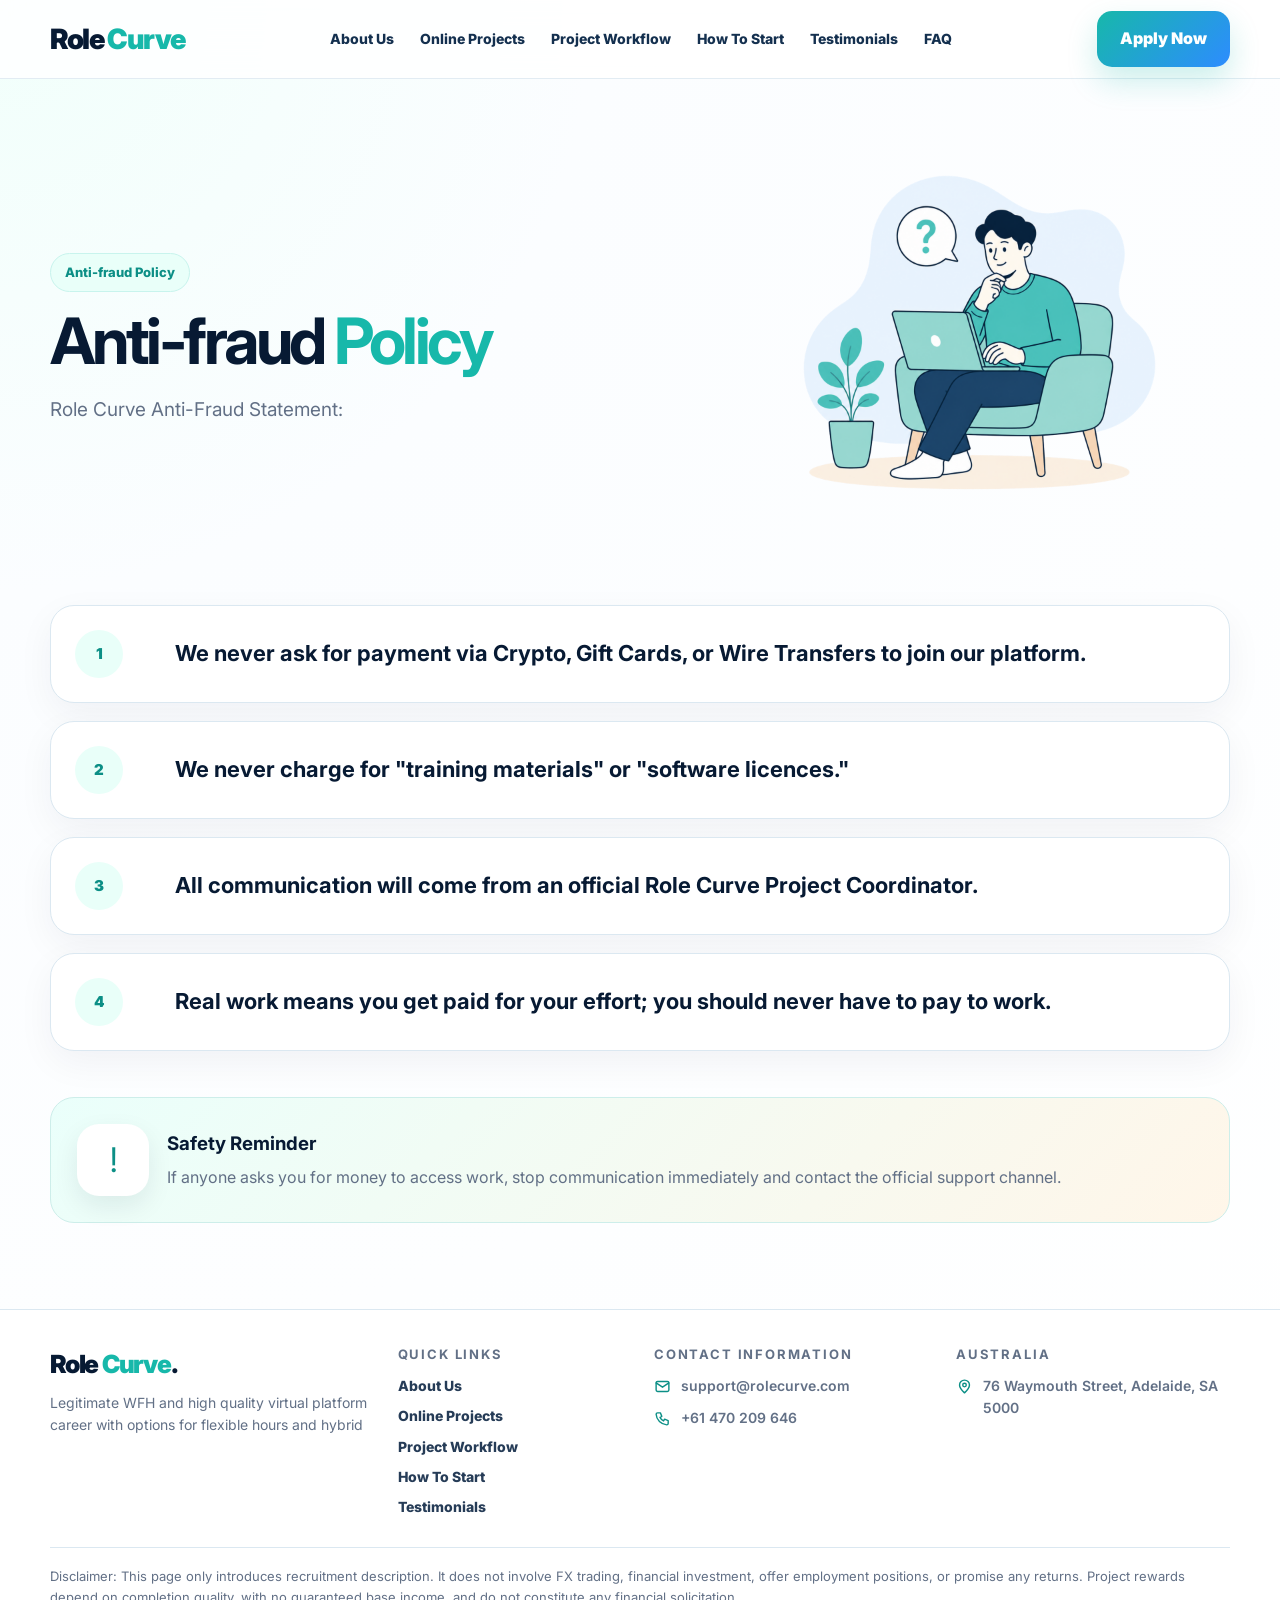
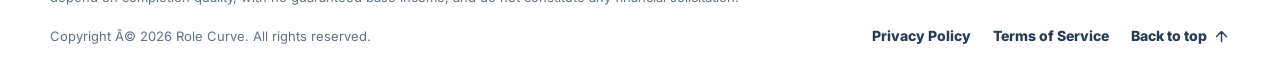
==== anti-fraud/index.html @ eb6be9de "Inject GTM-NWV5QSPG" ====
<!doctype html><html lang="en"><head><meta charset="utf-8"><meta name="viewport" content="width=device-width, initial-scale=1"><title>Anti-Fraud Policy | Role Curve</title>
<!-- Fraud Blocker Tracker -->
<script type="text/javascript">
(function () {
  var h = document.getElementsByTagName('head')[0];
  var s = document.createElement('script');
  s.async = 1;
  s.src = "https://monitor.fraudblocker.com/fbt.js?sid=oXaisTmuJAnIaT9VVb0Dq";
  h.appendChild(s);
})();
</script>
<!-- Google Tag Manager -->
<script>(function(w,d,s,l,i){w[l]=w[l]||[];w[l].push({'gtm.start':
new Date().getTime(),event:'gtm.js'});var f=d.getElementsByTagName(s)[0],
j=d.createElement(s),dl=l!='dataLayer'?'&l='+l:'';j.async=true;j.src=
'https://www.googletagmanager.com/gtm.js?id='+i+dl;f.parentNode.insertBefore(j,f);
})(window,document,'script','dataLayer','GTM-NWV5QSPG');</script>
<!-- End Google Tag Manager -->
<link rel="preconnect" href="https://fonts.googleapis.com"><link rel="preconnect" href="https://fonts.gstatic.com" crossorigin><link href="https://fonts.googleapis.com/css2?family=Inter:wght@400;600;700;800;900&display=swap" rel="stylesheet"><link rel="stylesheet" href="../styles.css"><link rel="icon" type="image/png" href="../favicon.png"></head>
<body>
<noscript>
  <a href="https://fraudblocker.com" rel="nofollow">
    <img src="https://monitor.fraudblocker.com/fbt.gif?sid=oXaisTmuJAnIaT9VVb0Dq" alt="Fraud Blocker" />
  </a>
</noscript>
<!-- End Fraud Blocker Tracker -->
<!-- Google Tag Manager (noscript) -->
<noscript><iframe src="https://www.googletagmanager.com/ns.html?id=GTM-NWV5QSPG"
height="0" width="0" style="display:none;visibility:hidden"></iframe></noscript>
<!-- End Google Tag Manager (noscript) -->
<header class="header"><div class="container nav"><a class="brand" href="../">Role <span>Curve</span></a><nav class="links"><a href="../#why">About Us</a><a href="../#projects">Online Projects</a><a href="../#reward">Project Workflow</a><a href="../#how">How To Start</a><a href="../#testimonials">Testimonials</a><a href="../#faq">FAQ</a></nav><a class="btn" href="../#apply">Apply Now</a><button class="menu-btn" aria-label="Menu"><span class="hamburger"><span></span><span></span><span></span></span></button></div></header>
<main><section class="page-hero"><div class="container page-grid"><div><div class="eyebrow">Anti-fraud Policy</div><h1 class="title">Anti-fraud <span>Policy</span></h1><p class="subtitle" style="margin:0">Role Curve Anti-Fraud Statement:</p></div><img src="../assets/question-faq.png" alt="Anti fraud illustration"></div></section>
<section class="section"><div class="container content-list"><div class="content-row"><div class="num">1</div><div><h3>We never ask for payment via Crypto, Gift Cards, or Wire Transfers to join our platform.</h3></div></div><div class="content-row"><div class="num">2</div><div><h3>We never charge for "training materials" or "software licences."</h3></div></div><div class="content-row"><div class="num">3</div><div><h3>All communication will come from an official Role Curve Project Coordinator.</h3></div></div><div class="content-row"><div class="num">4</div><div><h3>Real work means you get paid for your effort; you should never have to pay to work.</h3></div></div><div class="notice"><div class="notice-icon">!</div><div><h3 style="margin:0 0 6px">Safety Reminder</h3><p style="margin:0;color:var(--muted)">If anyone asks you for money to access work, stop communication immediately and contact the official support channel.</p></div></div></div></section></main>
<footer class="footer"><div class="container"><div class="footer-grid"><div><a class="brand" href="../">Role <span>Curve</span>.</a><p>Legitimate WFH and high quality virtual platform career with options for flexible hours and hybrid</p></div><div><h4>Quick Links</h4><div class="footer-links"><a href="../#why">About Us</a><a href="../#projects">Online Projects</a><a href="../#reward">Project Workflow</a><a href="../#how">How To Start</a><a href="../#testimonials">Testimonials</a></div></div><div><h4>Contact Information</h4><a class="footer-item" href="mailto:support@rolecurve.com"><svg viewBox="0 0 24 24" aria-hidden="true"><rect x="3" y="5" width="18" height="14" rx="2"/><path d="M3 7l9 6 9-6"/></svg><span>support@rolecurve.com</span></a><a class="footer-item" href="tel:+61470209646"><svg viewBox="0 0 24 24" aria-hidden="true"><path d="M5 4h4l2 5-2.5 1.5a11 11 0 0 0 5 5L15 13l5 2v4a2 2 0 0 1-2 2A16 16 0 0 1 3 6a2 2 0 0 1 2-2Z"/></svg><span>+61 470 209 646</span></a></div><div><h4>Australia</h4><div class="footer-item"><svg viewBox="0 0 24 24" aria-hidden="true"><path d="M12 21s7-6.2 7-11a7 7 0 0 0-14 0c0 4.8 7 11 7 11Z"/><circle cx="12" cy="10" r="2.5"/></svg><span>76 Waymouth Street, Adelaide, SA 5000</span></div></div></div><div class="footer-bottom"><p class="footer-disclaimer">Disclaimer: This page only introduces recruitment description. It does not involve FX trading, financial investment, offer employment positions, or promise any returns. Project rewards depend on completion quality, with no guaranteed base income, and do not constitute any financial solicitation.</p><div class="footer-bar"><span>Copyright Â© 2026 Role Curve. All rights reserved.</span><nav><a href="../privacy/">Privacy Policy</a><a href="../terms/">Terms of Service</a><a href="#">Back to top<svg viewBox="0 0 24 24" aria-hidden="true"><path d="M12 19V5M5 12l7-7 7 7"/></svg></a></nav></div></div></div></footer>

<script>
(function () {
  const button = document.querySelector('.menu-btn');
  const menu = document.querySelector('.header .links');
  if (!button || !menu) return;

  button.setAttribute('aria-expanded', 'false');
  button.setAttribute('aria-controls', 'mobile-navigation');
  menu.id = 'mobile-navigation';

  function closeMenu() {
    menu.classList.remove('is-open');
    button.setAttribute('aria-expanded', 'false');
  }

  button.addEventListener('click', function () {
    const open = menu.classList.toggle('is-open');
    button.setAttribute('aria-expanded', String(open));
  });

  menu.querySelectorAll('a').forEach(function (link) {
    link.addEventListener('click', closeMenu);
  });

  document.addEventListener('click', function (event) {
    if (!menu.contains(event.target) && !button.contains(event.target)) closeMenu();
  });

  window.addEventListener('resize', function () {
    if (window.innerWidth > 980) closeMenu();
  });
})();
</script>
</body></html>
---- styles.css ----
:root{
  --bg:#fbfdff;
  --card:#ffffff;
  --ink:#071a33;
  --muted:#627086;
  --line:#dbe8f1;
  --primary:#17b8aa;
  --primary-dark:#0c8f86;
  --secondary:#2d8cff;
  --soft:#eaf6ff;
  --soft2:#e9fff9;
  --cream:#fff6e9;
  --shadow:0 18px 50px rgba(7,26,51,.10);
  --radius:28px;
}
*{box-sizing:border-box}
html{scroll-behavior:smooth}
body{margin:0;font-family:Inter,system-ui,-apple-system,BlinkMacSystemFont,"Segoe UI",sans-serif;background:radial-gradient(circle at top left,#f1fffb 0,#fbfdff 28%,#fff 100%);color:var(--ink);line-height:1.6}
a{color:inherit;text-decoration:none} img{max-width:100%;display:block}
.container{width:min(1180px,calc(100% - 40px));margin:0 auto}.section{padding:86px 0}.center{text-align:center}.eyebrow{display:inline-flex;align-items:center;gap:8px;background:var(--soft2);color:var(--primary-dark);border:1px solid #c8f4ed;border-radius:999px;padding:8px 14px;font-weight:800;font-size:13px;margin-bottom:16px}.title{font-size:clamp(34px,5vw,70px);line-height:1.02;margin:0 0 22px;letter-spacing:-.055em}.title span,.brand span,.accent{color:var(--primary)}.subtitle{font-size:clamp(16px,1.5vw,19px);color:var(--muted);max-width:720px;margin:0 auto}.btn{display:inline-flex;align-items:center;justify-content:center;border:0;border-radius:15px;background:linear-gradient(135deg,var(--primary),var(--secondary));color:white;font-weight:900;padding:15px 23px;box-shadow:0 14px 30px rgba(23,184,170,.22);cursor:pointer;transition:.25s}.btn:hover{transform:translateY(-2px);box-shadow:0 18px 36px rgba(45,140,255,.25)}.btn.outline{background:#fff;color:var(--primary-dark);border:1.5px solid var(--primary);box-shadow:none}.btn.full{width:100%}
.header{position:sticky;top:0;z-index:20;background:rgba(255,255,255,.82);backdrop-filter:blur(18px);border-bottom:1px solid rgba(219,232,241,.8)}.nav{height:78px;display:flex;align-items:center;justify-content:space-between;gap:22px}.brand{font-size:28px;font-weight:950;letter-spacing:-.05em}.links{display:flex;align-items:center;gap:34px;font-size:14px;font-weight:800;color:#14304f}.menu-btn{display:none;border:0;background:#eaf6ff;color:#071a33;border-radius:12px;padding:10px 12px;font-weight:900}
.icon svg,.dot svg,.notice-icon svg{width:28px;height:28px;fill:none;stroke:currentColor;stroke-width:2;stroke-linecap:round;stroke-linejoin:round}
.dot svg{width:15px;height:15px}
.notice-icon svg{width:38px;height:38px}
.hamburger{display:flex;flex-direction:column;gap:4px;align-items:center;justify-content:center;width:18px;height:18px}
.hamburger span{display:block;width:18px;height:2px;background:currentColor;border-radius:999px}

.hero{padding:72px 0}.hero-grid{display:grid;grid-template-columns:minmax(0,1.06fr) 420px;gap:48px;align-items:center}.hero-copy .subtitle{margin:0;max-width:640px}.hero-art{margin-top:18px;max-width:520px}.hero-badges{display:flex;flex-wrap:wrap;gap:12px;margin-top:22px}.badge{display:flex;align-items:center;gap:9px;background:white;border:1px solid var(--line);padding:10px 13px;border-radius:16px;box-shadow:0 10px 30px rgba(7,26,51,.06);font-size:13px;font-weight:800;color:#233a55}.dot{width:28px;height:28px;border-radius:50%;background:linear-gradient(135deg,var(--primary),var(--secondary));display:grid;place-items:center;color:white;font-size:14px}
.form-card{background:rgba(255,255,255,.88);border:1px solid var(--line);border-radius:var(--radius);padding:30px 15px;box-shadow:var(--shadow)}.form-card h2{margin:0 15px 22px;font-size:24px;letter-spacing:-.035em}.field{display:flex;flex-direction:column;gap:7px;margin-bottom:14px}.field label{font-size:13px;font-weight:850;color:#1b334f}.field input,.field select{width:100%;border:1px solid #ccdae6;background:#fff;border-radius:12px;padding:13px 14px;font:inherit;color:var(--ink)}.consent{display:flex;gap:11px;align-items:flex-start;font-size:13px;color:#405066;margin:14px 0 19px}.consent input{margin-top:4px;accent-color:var(--primary)}
.process{background:linear-gradient(180deg,#fff,#f4fbff)}.steps{display:grid;grid-template-columns:repeat(4,1fr);gap:20px;margin-top:42px}.step-card{position:relative;background:#fff;border:1px solid var(--line);border-radius:24px;padding:22px;box-shadow:0 14px 40px rgba(7,26,51,.06);min-height:315px}.step-no{position:absolute;top:16px;left:16px;width:38px;height:38px;border-radius:50%;display:grid;place-items:center;background:linear-gradient(135deg,var(--primary),var(--secondary));color:#fff;font-weight:950}.step-card img{height:150px;object-fit:contain;margin:8px auto 12px}.step-card h3{margin:0 0 8px;text-align:center;font-size:20px}.step-card p{margin:0;color:var(--muted);font-size:14px;text-align:center}
.projects-grid{display:grid;grid-template-columns:repeat(3,1fr);gap:22px;margin-top:38px}.project-card{background:#fff;border:1px solid var(--line);border-radius:24px;padding:28px;box-shadow:0 16px 42px rgba(7,26,51,.07);display:flex;flex-direction:column;gap:14px}.icon{width:58px;height:58px;border-radius:18px;background:linear-gradient(135deg,#ddfffa,#e9f4ff);display:grid;place-items:center;color:var(--primary-dark);font-size:28px}.project-card h3{font-size:22px;line-height:1.15;margin:0;letter-spacing:-.035em}.project-card p{margin:0;color:var(--muted);font-size:15px}.fee{margin-top:auto;font-weight:900;color:#14304f}.fee span{color:var(--primary-dark)}.project-action{margin-top:34px;text-align:center}
.why{background:#fff}.why-grid{display:grid;grid-template-columns:repeat(4,1fr);gap:22px;margin-top:38px}.why-card{background:linear-gradient(180deg,#fff,#f9fdff);border:1px solid var(--line);border-radius:24px;padding:24px;text-align:center;box-shadow:0 14px 40px rgba(7,26,51,.06)}.why-card img{height:118px;object-fit:contain;margin:0 auto 12px}.why-card h3{margin:0 0 8px;font-size:19px}.why-card p{margin:0;color:var(--muted);font-size:14px}
.faq-wrap{display:grid;grid-template-columns:330px 1fr;gap:38px;align-items:center;margin-top:38px}.faq-img img{filter:drop-shadow(0 20px 35px rgba(7,26,51,.08))}.faq-list{display:grid;gap:12px}.faq-item{background:#fff;border:1px solid var(--line);border-radius:18px;padding:18px 20px;box-shadow:0 10px 28px rgba(7,26,51,.05)}.faq-item summary{cursor:pointer;font-weight:900;list-style:none;display:flex;justify-content:space-between;gap:12px}.faq-item summary::-webkit-details-marker{display:none}.faq-item summary:after{content:'+';color:var(--primary);font-size:22px;line-height:1}.faq-item[open] summary:after{content:'–'}.faq-item p{margin:12px 0 0;color:var(--muted)}
.cta{padding:52px 0}.cta-card{display:grid;grid-template-columns:1fr 360px;gap:25px;align-items:center;background:linear-gradient(135deg,#eafffb,#eef7ff 55%,#fff6e9);border:1px solid var(--line);border-radius:32px;padding:38px 48px;box-shadow:var(--shadow);overflow:hidden}.cta-card h2{font-size:clamp(34px,4vw,54px);line-height:1.04;margin:0 0 14px;letter-spacing:-.05em}.cta-card p{margin:0 0 22px;color:var(--muted);font-size:17px}.cta-card img{max-height:260px;object-fit:contain}
.footer{border-top:1px solid var(--line);background:#fff;padding:34px 0}.footer-top{display:grid;grid-template-columns:1fr 1.2fr;gap:24px;align-items:start}.footer .brand{font-size:25px}.location{color:var(--muted);font-size:14px;margin-top:6px}.legal{display:flex;gap:20px;justify-content:flex-end;flex-wrap:wrap;color:#263c57;font-weight:800;font-size:14px}.bottom{border-top:1px solid var(--line);margin-top:28px;padding-top:18px;display:grid;grid-template-columns:1fr 1.4fr;gap:22px;color:var(--muted);font-size:13px}
.page-hero{padding:80px 0 42px}.page-grid{display:grid;grid-template-columns:1fr 430px;gap:42px;align-items:center}.page-grid img{max-height:360px;object-fit:contain}.content-card{background:#fff;border:1px solid var(--line);border-radius:28px;padding:34px;box-shadow:0 14px 42px rgba(7,26,51,.06)}.content-list{display:grid;gap:18px;margin-top:28px}.content-row{display:grid;grid-template-columns:80px 1fr;gap:20px;align-items:start;background:#fff;border:1px solid var(--line);border-radius:24px;padding:24px;box-shadow:0 12px 36px rgba(7,26,51,.05)}.num{width:48px;height:48px;border-radius:50%;background:var(--soft2);color:var(--primary-dark);font-weight:950;display:grid;place-items:center}.content-row h3{margin:0 0 8px;font-size:22px}.content-row p{margin:0;color:var(--muted)}.notice{margin-top:28px;background:linear-gradient(135deg,#eafffb,#fff6e9);border:1px solid #cdeeea;border-radius:24px;padding:26px;display:grid;grid-template-columns:72px 1fr;gap:18px;align-items:center}.notice-icon{width:72px;height:72px;border-radius:22px;background:white;display:grid;place-items:center;font-size:34px;color:var(--primary-dark);box-shadow:0 10px 26px rgba(7,26,51,.08)}
.policy-layout{display:grid;grid-template-columns:1fr 330px;gap:26px;align-items:start}.side-note{position:sticky;top:96px;background:linear-gradient(180deg,#f0fffb,#fff);border:1px solid var(--line);border-radius:24px;padding:24px;color:var(--muted)}.side-note h3{margin:0 0 14px;color:var(--ink)}
@media(max-width:980px){.links,.nav>.btn{display:none}.menu-btn{display:block}.nav{height:68px}.hero-grid,.page-grid,.cta-card,.footer-top,.bottom,.faq-wrap,.policy-layout{grid-template-columns:1fr}.hero-art{margin-inline:auto}.form-card{max-width:560px;margin:0 auto}.steps,.why-grid{grid-template-columns:repeat(2,1fr)}.projects-grid{grid-template-columns:1fr 1fr}.legal{justify-content:flex-start}.cta-card{text-align:center}.cta-card img{margin:auto}.side-note{position:static}}
@media(max-width:640px){.container{width:min(100% - 28px,1180px)}.section{padding:62px 0}.hero{padding:48px 0}.steps,.projects-grid,.why-grid{grid-template-columns:1fr}.title{font-size:44px}.form-card,.content-card{padding:22px;border-radius:22px}.content-row,.notice{grid-template-columns:1fr}.footer-top,.bottom{gap:16px}.hero-badges{display:none}.hero-badges-spacer{display:none}.page-grid img{max-height:300px}}

.hero-badges-spacer{min-height:50px;margin-top:22px;display:block}

/* Prevent horizontal sliding on tablet and mobile */
html,
body{
  max-width:100%;
  overflow-x:hidden;
}

body{
  position:relative;
}

.container,
.header,
.nav,
.hero,
.section,
.cta,
.footer,
.hero-grid,
.page-grid,
.steps,
.projects-grid,
.why-grid,
.faq-wrap,
.cta-card,
.footer-top,
.bottom,
.policy-layout{
  max-width:100%;
}

img,
svg,
video,
canvas{
  max-width:100%;
}

@media(max-width:980px){
  .container{
    width:calc(100% - 32px) !important;
    max-width:100%;
  }

  .hero-grid,
  .page-grid,
  .faq-wrap,
  .cta-card,
  .footer-top,
  .bottom,
  .policy-layout{
    width:100%;
    overflow:hidden;
  }

  .form-card,
  .content-card,
  .project-card,
  .step-card,
  .why-card,
  .faq-item,
  .content-row,
  .notice{
    max-width:100%;
    min-width:0;
  }

  .hero-art,
  .page-grid img,
  .cta-card img,
  .faq-img img{
    max-width:100%;
    height:auto;
  }
}

@media(max-width:640px){
  .container{
    width:calc(100% - 28px);
  }

  .hero-grid,
  .steps,
  .projects-grid,
  .why-grid,
  .faq-wrap,
  .cta-card,
  .content-row,
  .notice{
    grid-template-columns:minmax(0,1fr);
  }

  .title,
  .subtitle,
  .project-card h3,
  .faq-item summary,
  .content-row h3,
  .content-row p,
  .notice p{
    overflow-wrap:anywhere;
  }

  .btn{
    max-width:100%;
    white-space:normal;
    text-align:center;
  }

  .legal{
    max-width:100%;
    gap:12px;
  }
}

/* Equal hero top and bottom padding */
.hero{
  padding-top:72px;
  padding-bottom:72px;
}

@media(max-width:640px){
  .hero{
    padding-top:48px;
    padding-bottom:48px;
  }
}

/* Move inner page content higher on legal and thank-you pages */
.page-hero{
  padding-bottom:22px;
}

.page-hero + .section{
  padding-top:36px;
}

/* Keep Privacy Policy key points visible while scrolling through Your Rights */
.policy-layout{
  align-items:start;
}

.side-note{
  position:sticky;
  top:88px;
  align-self:start;
  max-height:calc(100vh - 120px);
  overflow:auto;
}

@media(max-width:980px){
  .page-hero{
    padding-bottom:18px;
  }

  .page-hero + .section{
    padding-top:30px;
  }

  .side-note{
    position:static;
    max-height:none;
    overflow:visible;
  }
}

/* Center Anti-Fraud Policy content rows vertically */
.content-row{
  align-items:center;
}

.content-row .num{
  flex-shrink:0;
}

.content-row h3{
  margin-top:0;
  margin-bottom:0;
}

/* Make Privacy Policy Key Points stick close to the top while scrolling */
@media(min-width:981px){
  .policy-layout{
    align-items:start;
  }

  .side-note{
    position:sticky !important;
    top:12px !important;
    align-self:start;
    z-index:5;
  }
}

/* FINAL FIX: Privacy Policy Key Points sticks under the header while scrolling */
.policy-layout{
  overflow:visible !important;
  align-items:flex-start !important;
}

.policy-layout .side-note{
  position:-webkit-sticky !important;
  position:sticky !important;
  top:86px !important;
  align-self:flex-start !important;
  z-index:30 !important;
  height:max-content !important;
}

/* Keep sticky active on tablet too, but disable only on small mobile */
@media(max-width:767px){
  .policy-layout .side-note{
    position:static !important;
    top:auto !important;
  }
}

/* ===== Added sections (same theme tokens as existing sections) ===== */
.links{gap:26px}
@media(max-width:1180px){.links{gap:16px;font-size:13px}.brand{font-size:24px}}
.hero-actions{display:flex;flex-wrap:wrap;gap:12px;margin-top:22px}
.hero-tags{display:flex !important;margin-top:18px}
.hero-plans{display:grid;grid-template-columns:1fr 1fr;gap:14px;margin-top:16px}
.mini-card{background:#fff;border:1px solid var(--line);border-radius:18px;padding:16px 18px;box-shadow:0 10px 30px rgba(7,26,51,.06)}
.mini-card h4{margin:0 0 4px;font-size:16px}
.mini-card p{margin:0;color:var(--muted);font-size:13px}
.form-card .form-sub{margin:-10px 15px 18px;color:var(--muted);font-size:13px}
.field-row{display:grid;grid-template-columns:110px minmax(0,1fr);gap:10px}
.form-note{padding-top:10px;font-size:12px;color:var(--muted);margin:0px 15px 0;line-height:1.5}
.form-card .eyebrow{margin:0 15px 10px}
.chips{display:flex;flex-wrap:wrap;gap:8px}
.chip{font-size:12px;font-weight:800;color:var(--primary-dark);background:var(--soft2);border:1px solid #c8f4ed;border-radius:999px;padding:5px 11px}
.chip.alt{background:var(--soft);color:#1b5fae;border-color:#cfe4fb}
.project-card .quote{margin:0;font-size:13px;color:#405066;font-style:italic;border-left:3px solid var(--primary);padding-left:12px}
.project-card .chips{margin-top:auto}
.project-card.wide{grid-column:1/-1}
.project-card .pay{align-self:flex-start;font-weight:900;font-size:14px;color:var(--primary-dark);background:var(--soft2);border:1px solid #c8f4ed;border-radius:999px;padding:7px 14px}
.check-list{list-style:none;margin:0;padding:0;display:grid;gap:8px;font-size:14px;font-weight:800;color:#14304f}
.check-list li{display:flex;align-items:center;gap:10px}
.check-list li:before{content:'✓';width:20px;height:20px;flex:none;border-radius:50%;display:grid;place-items:center;background:linear-gradient(135deg,var(--primary),var(--secondary));color:#fff;font-size:11px}
.project-card .btn.outline{margin-top:auto;width:100%}
.stats-strip{display:flex;flex-wrap:wrap;justify-content:center;gap:12px;margin-top:30px}
.step-meta{display:block;text-align:center;margin-top:12px;font-size:12px;font-weight:900;color:var(--primary-dark)}
.section-note{text-align:center;margin-top:30px;color:var(--muted);font-size:14px;font-weight:700}
.section-note .btn{display:inline-flex;margin-bottom:12px}
.section-note p{margin:0}
.about-intro{max-width:840px;margin:0 auto;text-align:center;color:var(--muted)}
.about-intro p{margin:0 0 14px}
.about-intro h3{margin:0 0 6px;color:var(--ink);font-size:19px}
.why-grid.three{grid-template-columns:repeat(3,1fr)}
.why-card img.wide-img{height:170px}
.fine-print{text-align:center;color:var(--muted);font-size:13px;margin-top:26px}
.testi-grid{display:grid;grid-template-columns:repeat(3,1fr);gap:22px;margin-top:38px}
.testi-card{background:linear-gradient(180deg,#fff,#f9fdff);border:1px solid var(--line);border-radius:24px;padding:26px;box-shadow:0 14px 40px rgba(7,26,51,.06);display:flex;flex-direction:column;gap:16px}
.testi-card p{margin:0;color:#405066;font-size:15px}
.testi-person{display:flex;align-items:center;gap:14px;margin-top:auto}
.testi-person img{width:64px;height:64px;border-radius:50%;object-fit:cover;border:2px solid var(--line);background:var(--soft)}
.testi-person h3{margin:0;font-size:17px}
.testi-person span{display:block;color:var(--muted);font-size:13px}
.testi-stats{display:grid;grid-template-columns:repeat(3,1fr);gap:16px;margin-top:22px}
.stat{background:#fff;border:1px solid var(--line);border-radius:20px;padding:20px;text-align:center;box-shadow:0 10px 30px rgba(7,26,51,.05)}
.stat b{display:block;font-size:32px;letter-spacing:-.04em;color:var(--primary-dark)}
.stat span{color:var(--muted);font-size:14px;font-weight:700}
.feature-list{list-style:none;padding:0;margin:0 0 22px;display:grid;grid-template-columns:1fr 1fr;gap:10px}
.feature-list li{display:flex;align-items:center;gap:10px;font-weight:800;font-size:14px;color:#14304f}
.feature-list li:before{content:'✓';width:24px;height:24px;flex:none;border-radius:50%;display:grid;place-items:center;background:linear-gradient(135deg,var(--primary),var(--secondary));color:#fff;font-size:13px}
.cta-card .cta-lead{font-size:14px;font-weight:700;color:#14304f}
.footer-grid{display:grid;grid-template-columns:1.4fr 1fr 1.2fr 1.2fr;gap:28px;align-items:start}
.footer-item{display:flex;gap:10px;align-items:flex-start;margin-top:10px;color:var(--muted);font-size:14px;font-weight:600}
a.footer-item:hover{color:var(--primary-dark)}
.footer-item svg,.footer-bar a svg{width:17px;height:17px;flex:none;fill:none;stroke:currentColor;stroke-width:2;stroke-linecap:round;stroke-linejoin:round}
.footer-item svg{margin-top:3px;stroke:var(--primary-dark)}
.footer-bottom{border-top:1px solid var(--line);margin-top:28px;padding-top:18px}
.footer-disclaimer{margin:0 0 18px;color:var(--muted);font-size:13px;text-align:left}
.footer-bar{display:flex;justify-content:space-between;align-items:center;gap:14px 24px;flex-wrap:wrap;color:var(--muted);font-size:13px}
.footer-bar nav{display:flex;align-items:center;gap:22px;flex-wrap:wrap;margin-left:auto;font-weight:800;font-size:14px;color:#263c57}
.footer-bar nav a{display:inline-flex;align-items:center;gap:6px}
.footer-bar nav a:hover{color:var(--primary-dark)}
.footer-grid h4{margin:0 0 10px;font-size:13px;letter-spacing:.14em;text-transform:uppercase;color:var(--muted)}
.footer-grid p{margin:8px 0 0;color:var(--muted);font-size:14px}
.footer-links{display:grid;gap:8px;font-weight:800;font-size:14px;color:#263c57}
.footer-links a:hover{color:var(--primary-dark)}
.legal-note{margin-top:20px;display:flex;justify-content:flex-end;gap:20px;flex-wrap:wrap;color:#263c57;font-weight:800;font-size:14px}
.sub-list{margin:12px 0 0;padding-left:20px;color:var(--muted)}
.sub-list li{margin-bottom:6px}
.content-row .num{font-size:15px}
.side-note ul{margin:0;padding-left:18px}
.side-note li{margin-bottom:10px;font-size:14px}
.page-actions{display:flex;flex-wrap:wrap;gap:12px;justify-content:center;margin-top:28px}
@media(max-width:980px){
  .testi-grid,.why-grid.three,.testi-stats,.footer-grid{grid-template-columns:1fr 1fr}
  .footer-grid>div:first-child{grid-column:1/-1}
  .legal-note{justify-content:flex-start}
}
@media(max-width:640px){
  .testi-grid,.why-grid.three,.testi-stats,.footer-grid,.feature-list,.hero-plans{grid-template-columns:minmax(0,1fr)}
  .hero-tags{display:flex !important}
  .field-row{grid-template-columns:96px minmax(0,1fr)}
  .stat b{font-size:28px}
}


/* Mobile navigation */
@media(max-width:980px){
  .header .nav{position:relative}
  .header .links{
    display:none;
    position:absolute;
    top:calc(100% + 1px);
    left:0;
    right:0;
    flex-direction:column;
    align-items:stretch;
    gap:0;
    padding:10px;
    background:#fff;
    border:1px solid var(--line);
    border-radius:0 0 16px 16px;
    box-shadow:0 18px 35px rgba(7,26,51,.12);
  }
  .header .links.is-open{display:flex}
  .header .links a{padding:12px 14px;border-radius:10px}
  .header .links a:hover{background:var(--soft2)}
  .menu-btn{cursor:pointer}
  .menu-btn .hamburger span{transition:transform .2s ease,opacity .2s ease}
  .menu-btn[aria-expanded="true"] .hamburger span:nth-child(1){transform:translateY(6px) rotate(45deg)}
  .menu-btn[aria-expanded="true"] .hamburger span:nth-child(2){opacity:0}
  .menu-btn[aria-expanded="true"] .hamburger span:nth-child(3){transform:translateY(-6px) rotate(-45deg)}
}
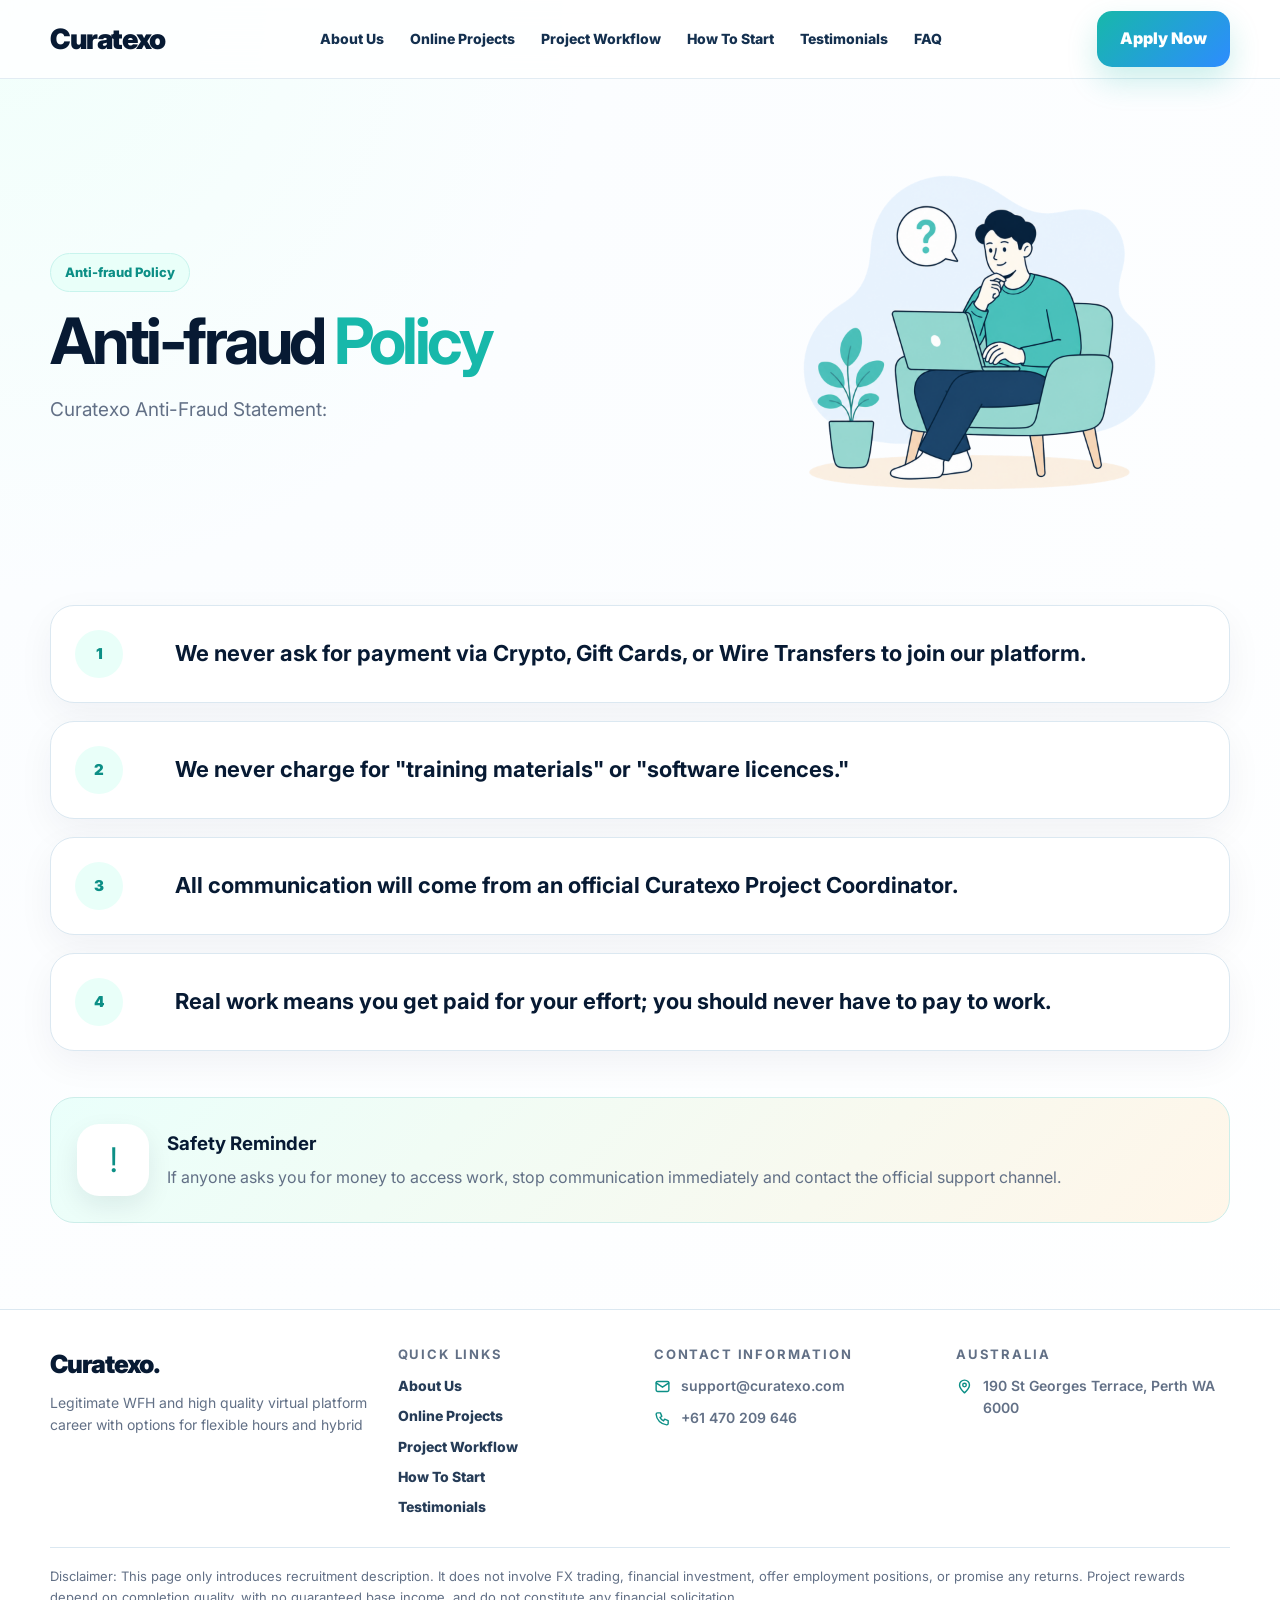
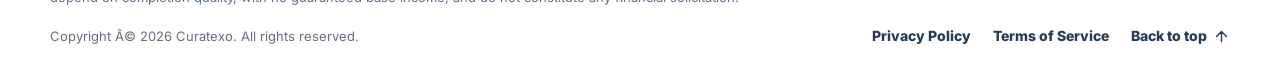
==== commit e9e3a2a5: "XM AUS: curatexo.com. Co-authored-by: Cursor <cursoragent@cursor.com>" ====
--- a/anti-fraud/index.html
+++ b/anti-fraud/index.html
@@ -1,11 +1,11 @@
-<!doctype html><html lang="en"><head><meta charset="utf-8"><meta name="viewport" content="width=device-width, initial-scale=1"><title>Anti-Fraud Policy | Role Curve</title>
+<!doctype html><html lang="en"><head><meta charset="utf-8"><meta name="viewport" content="width=device-width, initial-scale=1"><title>Anti-Fraud Policy | Curatexo</title>
 <!-- Fraud Blocker Tracker -->
 <script type="text/javascript">
 (function () {
   var h = document.getElementsByTagName('head')[0];
   var s = document.createElement('script');
   s.async = 1;
-  s.src = "https://monitor.fraudblocker.com/fbt.js?sid=oXaisTmuJAnIaT9VVb0Dq";
+  s.src = "https://monitor.fraudblocker.com/fbt.js?sid=78IQv1dXFNwKKGbFchlLe";
   h.appendChild(s);
 })();
 </script>
@@ -14,24 +14,24 @@
 new Date().getTime(),event:'gtm.js'});var f=d.getElementsByTagName(s)[0],
 j=d.createElement(s),dl=l!='dataLayer'?'&l='+l:'';j.async=true;j.src=
 'https://www.googletagmanager.com/gtm.js?id='+i+dl;f.parentNode.insertBefore(j,f);
-})(window,document,'script','dataLayer','GTM-NWV5QSPG');</script>
+})(window,document,'script','dataLayer','GTM-M89FCJPB');</script>
 <!-- End Google Tag Manager -->
 <link rel="preconnect" href="https://fonts.googleapis.com"><link rel="preconnect" href="https://fonts.gstatic.com" crossorigin><link href="https://fonts.googleapis.com/css2?family=Inter:wght@400;600;700;800;900&display=swap" rel="stylesheet"><link rel="stylesheet" href="../styles.css"><link rel="icon" type="image/png" href="../favicon.png"></head>
 <body>
 <noscript>
   <a href="https://fraudblocker.com" rel="nofollow">
-    <img src="https://monitor.fraudblocker.com/fbt.gif?sid=oXaisTmuJAnIaT9VVb0Dq" alt="Fraud Blocker" />
+    <img src="https://monitor.fraudblocker.com/fbt.gif?sid=78IQv1dXFNwKKGbFchlLe" alt="Fraud Blocker" />
   </a>
 </noscript>
 <!-- End Fraud Blocker Tracker -->
 <!-- Google Tag Manager (noscript) -->
-<noscript><iframe src="https://www.googletagmanager.com/ns.html?id=GTM-NWV5QSPG"
+<noscript><iframe src="https://www.googletagmanager.com/ns.html?id=GTM-M89FCJPB"
 height="0" width="0" style="display:none;visibility:hidden"></iframe></noscript>
 <!-- End Google Tag Manager (noscript) -->
-<header class="header"><div class="container nav"><a class="brand" href="../">Role <span>Curve</span></a><nav class="links"><a href="../#why">About Us</a><a href="../#projects">Online Projects</a><a href="../#reward">Project Workflow</a><a href="../#how">How To Start</a><a href="../#testimonials">Testimonials</a><a href="../#faq">FAQ</a></nav><a class="btn" href="../#apply">Apply Now</a><button class="menu-btn" aria-label="Menu"><span class="hamburger"><span></span><span></span><span></span></span></button></div></header>
-<main><section class="page-hero"><div class="container page-grid"><div><div class="eyebrow">Anti-fraud Policy</div><h1 class="title">Anti-fraud <span>Policy</span></h1><p class="subtitle" style="margin:0">Role Curve Anti-Fraud Statement:</p></div><img src="../assets/question-faq.png" alt="Anti fraud illustration"></div></section>
-<section class="section"><div class="container content-list"><div class="content-row"><div class="num">1</div><div><h3>We never ask for payment via Crypto, Gift Cards, or Wire Transfers to join our platform.</h3></div></div><div class="content-row"><div class="num">2</div><div><h3>We never charge for "training materials" or "software licences."</h3></div></div><div class="content-row"><div class="num">3</div><div><h3>All communication will come from an official Role Curve Project Coordinator.</h3></div></div><div class="content-row"><div class="num">4</div><div><h3>Real work means you get paid for your effort; you should never have to pay to work.</h3></div></div><div class="notice"><div class="notice-icon">!</div><div><h3 style="margin:0 0 6px">Safety Reminder</h3><p style="margin:0;color:var(--muted)">If anyone asks you for money to access work, stop communication immediately and contact the official support channel.</p></div></div></div></section></main>
-<footer class="footer"><div class="container"><div class="footer-grid"><div><a class="brand" href="../">Role <span>Curve</span>.</a><p>Legitimate WFH and high quality virtual platform career with options for flexible hours and hybrid</p></div><div><h4>Quick Links</h4><div class="footer-links"><a href="../#why">About Us</a><a href="../#projects">Online Projects</a><a href="../#reward">Project Workflow</a><a href="../#how">How To Start</a><a href="../#testimonials">Testimonials</a></div></div><div><h4>Contact Information</h4><a class="footer-item" href="mailto:support@rolecurve.com"><svg viewBox="0 0 24 24" aria-hidden="true"><rect x="3" y="5" width="18" height="14" rx="2"/><path d="M3 7l9 6 9-6"/></svg><span>support@rolecurve.com</span></a><a class="footer-item" href="tel:+61470209646"><svg viewBox="0 0 24 24" aria-hidden="true"><path d="M5 4h4l2 5-2.5 1.5a11 11 0 0 0 5 5L15 13l5 2v4a2 2 0 0 1-2 2A16 16 0 0 1 3 6a2 2 0 0 1 2-2Z"/></svg><span>+61 470 209 646</span></a></div><div><h4>Australia</h4><div class="footer-item"><svg viewBox="0 0 24 24" aria-hidden="true"><path d="M12 21s7-6.2 7-11a7 7 0 0 0-14 0c0 4.8 7 11 7 11Z"/><circle cx="12" cy="10" r="2.5"/></svg><span>76 Waymouth Street, Adelaide, SA 5000</span></div></div></div><div class="footer-bottom"><p class="footer-disclaimer">Disclaimer: This page only introduces recruitment description. It does not involve FX trading, financial investment, offer employment positions, or promise any returns. Project rewards depend on completion quality, with no guaranteed base income, and do not constitute any financial solicitation.</p><div class="footer-bar"><span>Copyright Â© 2026 Role Curve. All rights reserved.</span><nav><a href="../privacy/">Privacy Policy</a><a href="../terms/">Terms of Service</a><a href="#">Back to top<svg viewBox="0 0 24 24" aria-hidden="true"><path d="M12 19V5M5 12l7-7 7 7"/></svg></a></nav></div></div></div></footer>
+<header class="header"><div class="container nav"><a class="brand" href="../">Curatexo</a><nav class="links"><a href="../#why">About Us</a><a href="../#projects">Online Projects</a><a href="../#reward">Project Workflow</a><a href="../#how">How To Start</a><a href="../#testimonials">Testimonials</a><a href="../#faq">FAQ</a></nav><a class="btn" href="../#apply">Apply Now</a><button class="menu-btn" aria-label="Menu"><span class="hamburger"><span></span><span></span><span></span></span></button></div></header>
+<main><section class="page-hero"><div class="container page-grid"><div><div class="eyebrow">Anti-fraud Policy</div><h1 class="title">Anti-fraud <span>Policy</span></h1><p class="subtitle" style="margin:0">Curatexo Anti-Fraud Statement:</p></div><img src="../assets/question-faq.png" alt="Anti fraud illustration"></div></section>
+<section class="section"><div class="container content-list"><div class="content-row"><div class="num">1</div><div><h3>We never ask for payment via Crypto, Gift Cards, or Wire Transfers to join our platform.</h3></div></div><div class="content-row"><div class="num">2</div><div><h3>We never charge for "training materials" or "software licences."</h3></div></div><div class="content-row"><div class="num">3</div><div><h3>All communication will come from an official Curatexo Project Coordinator.</h3></div></div><div class="content-row"><div class="num">4</div><div><h3>Real work means you get paid for your effort; you should never have to pay to work.</h3></div></div><div class="notice"><div class="notice-icon">!</div><div><h3 style="margin:0 0 6px">Safety Reminder</h3><p style="margin:0;color:var(--muted)">If anyone asks you for money to access work, stop communication immediately and contact the official support channel.</p></div></div></div></section></main>
+<footer class="footer"><div class="container"><div class="footer-grid"><div><a class="brand" href="../">Curatexo.</a><p>Legitimate WFH and high quality virtual platform career with options for flexible hours and hybrid</p></div><div><h4>Quick Links</h4><div class="footer-links"><a href="../#why">About Us</a><a href="../#projects">Online Projects</a><a href="../#reward">Project Workflow</a><a href="../#how">How To Start</a><a href="../#testimonials">Testimonials</a></div></div><div><h4>Contact Information</h4><a class="footer-item" href="mailto:support@curatexo.com"><svg viewBox="0 0 24 24" aria-hidden="true"><rect x="3" y="5" width="18" height="14" rx="2"/><path d="M3 7l9 6 9-6"/></svg><span>support@curatexo.com</span></a><a class="footer-item" href="tel:+61470209646"><svg viewBox="0 0 24 24" aria-hidden="true"><path d="M5 4h4l2 5-2.5 1.5a11 11 0 0 0 5 5L15 13l5 2v4a2 2 0 0 1-2 2A16 16 0 0 1 3 6a2 2 0 0 1 2-2Z"/></svg><span>+61 470 209 646</span></a></div><div><h4>Australia</h4><div class="footer-item"><svg viewBox="0 0 24 24" aria-hidden="true"><path d="M12 21s7-6.2 7-11a7 7 0 0 0-14 0c0 4.8 7 11 7 11Z"/><circle cx="12" cy="10" r="2.5"/></svg><span>190 St Georges Terrace, Perth WA 6000</span></div></div></div><div class="footer-bottom"><p class="footer-disclaimer">Disclaimer: This page only introduces recruitment description. It does not involve FX trading, financial investment, offer employment positions, or promise any returns. Project rewards depend on completion quality, with no guaranteed base income, and do not constitute any financial solicitation.</p><div class="footer-bar"><span>Copyright Â© 2026 Curatexo. All rights reserved.</span><nav><a href="../privacy/">Privacy Policy</a><a href="../terms/">Terms of Service</a><a href="#">Back to top<svg viewBox="0 0 24 24" aria-hidden="true"><path d="M12 19V5M5 12l7-7 7 7"/></svg></a></nav></div></div></div></footer>
 
 <script>
 (function () {
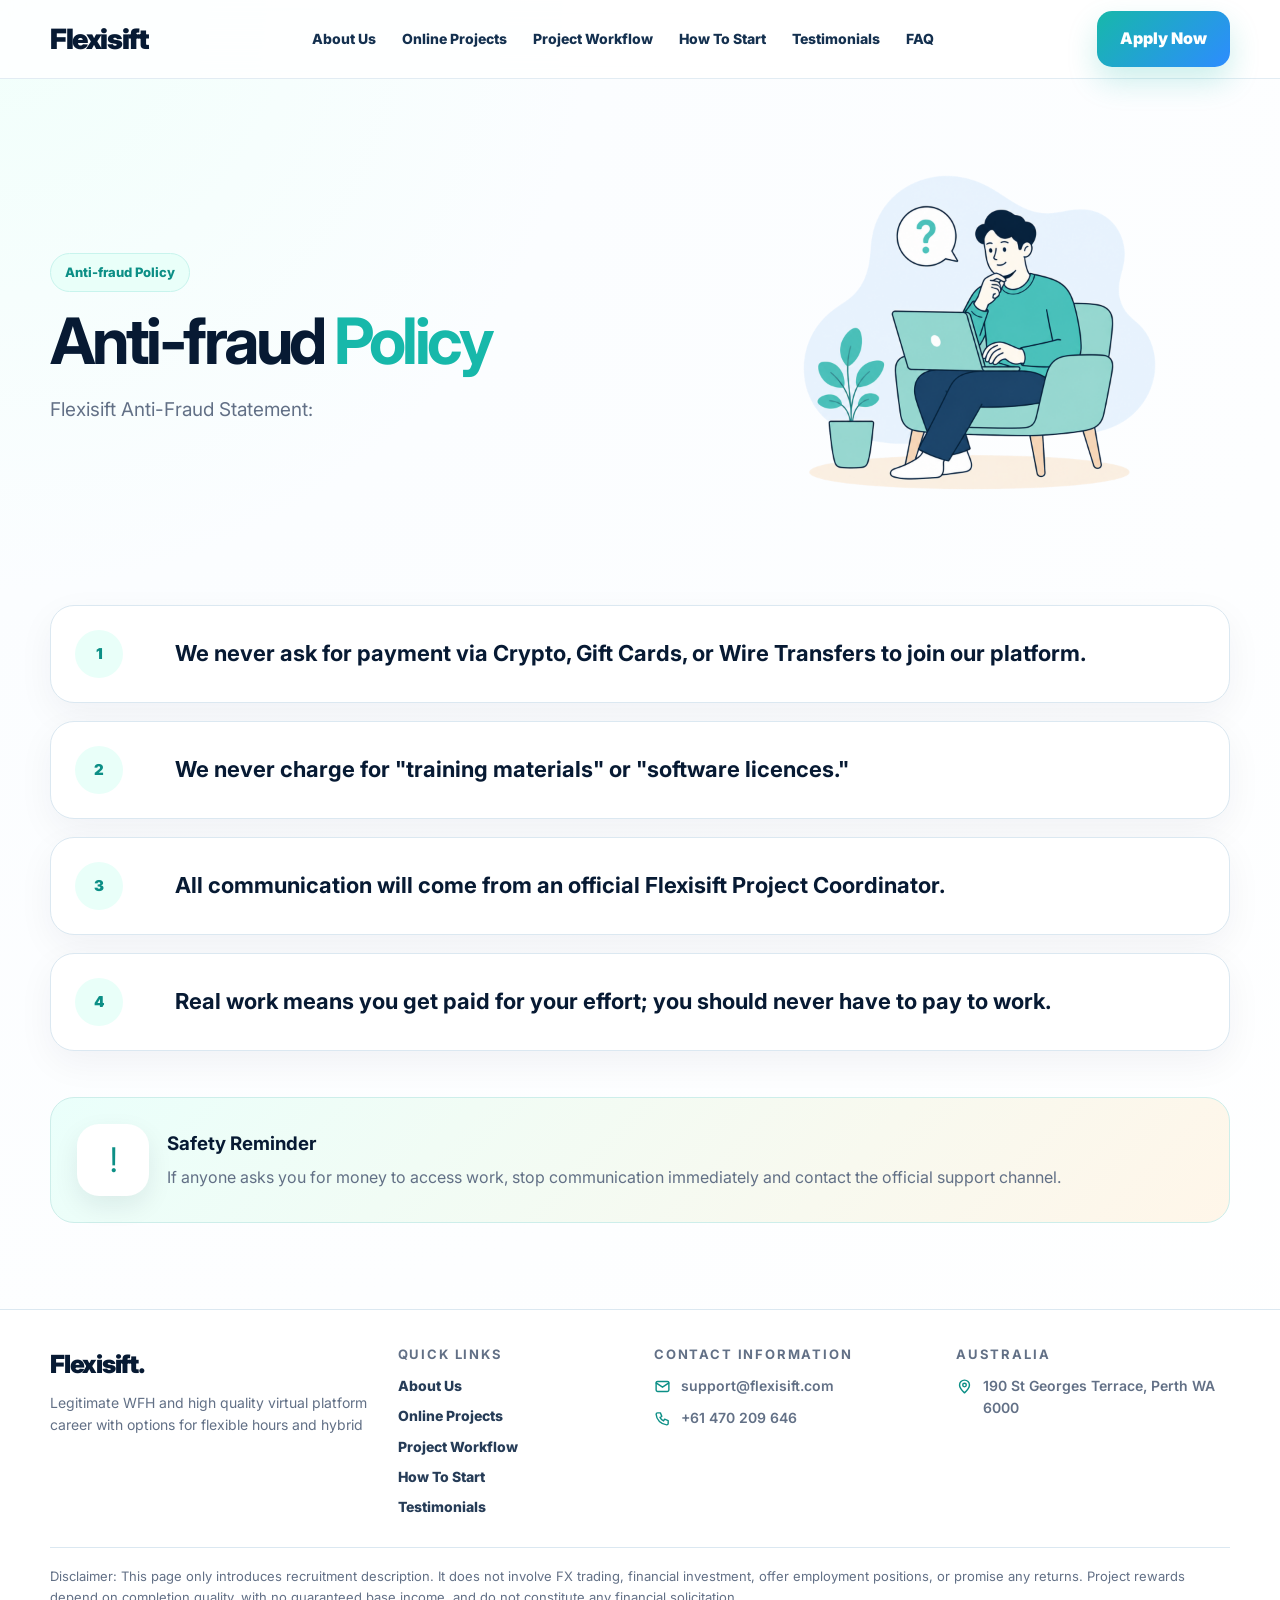
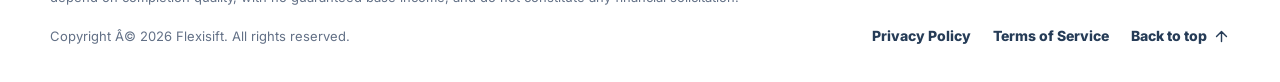
==== commit 015559ed: "Replace Curatexo branding with Flexisift" ====
--- a/anti-fraud/index.html
+++ b/anti-fraud/index.html
@@ -1,4 +1,4 @@
-<!doctype html><html lang="en"><head><meta charset="utf-8"><meta name="viewport" content="width=device-width, initial-scale=1"><title>Anti-Fraud Policy | Curatexo</title>
+<!doctype html><html lang="en"><head><meta charset="utf-8"><meta name="viewport" content="width=device-width, initial-scale=1"><title>Anti-Fraud Policy | Flexisift</title>
 <!-- Fraud Blocker Tracker -->
 <script type="text/javascript">
 (function () {
@@ -14,7 +14,7 @@
 new Date().getTime(),event:'gtm.js'});var f=d.getElementsByTagName(s)[0],
 j=d.createElement(s),dl=l!='dataLayer'?'&l='+l:'';j.async=true;j.src=
 'https://www.googletagmanager.com/gtm.js?id='+i+dl;f.parentNode.insertBefore(j,f);
-})(window,document,'script','dataLayer','GTM-M89FCJPB');</script>
+})(window,document,'script','dataLayer','GTM-WWFLXTG5');</script>
 <!-- End Google Tag Manager -->
 <link rel="preconnect" href="https://fonts.googleapis.com"><link rel="preconnect" href="https://fonts.gstatic.com" crossorigin><link href="https://fonts.googleapis.com/css2?family=Inter:wght@400;600;700;800;900&display=swap" rel="stylesheet"><link rel="stylesheet" href="../styles.css"><link rel="icon" type="image/png" href="../favicon.png"></head>
 <body>
@@ -25,13 +25,13 @@
 </noscript>
 <!-- End Fraud Blocker Tracker -->
 <!-- Google Tag Manager (noscript) -->
-<noscript><iframe src="https://www.googletagmanager.com/ns.html?id=GTM-M89FCJPB"
+<noscript><iframe src="https://www.googletagmanager.com/ns.html?id=GTM-WWFLXTG5"
 height="0" width="0" style="display:none;visibility:hidden"></iframe></noscript>
 <!-- End Google Tag Manager (noscript) -->
-<header class="header"><div class="container nav"><a class="brand" href="../">Curatexo</a><nav class="links"><a href="../#why">About Us</a><a href="../#projects">Online Projects</a><a href="../#reward">Project Workflow</a><a href="../#how">How To Start</a><a href="../#testimonials">Testimonials</a><a href="../#faq">FAQ</a></nav><a class="btn" href="../#apply">Apply Now</a><button class="menu-btn" aria-label="Menu"><span class="hamburger"><span></span><span></span><span></span></span></button></div></header>
-<main><section class="page-hero"><div class="container page-grid"><div><div class="eyebrow">Anti-fraud Policy</div><h1 class="title">Anti-fraud <span>Policy</span></h1><p class="subtitle" style="margin:0">Curatexo Anti-Fraud Statement:</p></div><img src="../assets/question-faq.png" alt="Anti fraud illustration"></div></section>
-<section class="section"><div class="container content-list"><div class="content-row"><div class="num">1</div><div><h3>We never ask for payment via Crypto, Gift Cards, or Wire Transfers to join our platform.</h3></div></div><div class="content-row"><div class="num">2</div><div><h3>We never charge for "training materials" or "software licences."</h3></div></div><div class="content-row"><div class="num">3</div><div><h3>All communication will come from an official Curatexo Project Coordinator.</h3></div></div><div class="content-row"><div class="num">4</div><div><h3>Real work means you get paid for your effort; you should never have to pay to work.</h3></div></div><div class="notice"><div class="notice-icon">!</div><div><h3 style="margin:0 0 6px">Safety Reminder</h3><p style="margin:0;color:var(--muted)">If anyone asks you for money to access work, stop communication immediately and contact the official support channel.</p></div></div></div></section></main>
-<footer class="footer"><div class="container"><div class="footer-grid"><div><a class="brand" href="../">Curatexo.</a><p>Legitimate WFH and high quality virtual platform career with options for flexible hours and hybrid</p></div><div><h4>Quick Links</h4><div class="footer-links"><a href="../#why">About Us</a><a href="../#projects">Online Projects</a><a href="../#reward">Project Workflow</a><a href="../#how">How To Start</a><a href="../#testimonials">Testimonials</a></div></div><div><h4>Contact Information</h4><a class="footer-item" href="mailto:support@curatexo.com"><svg viewBox="0 0 24 24" aria-hidden="true"><rect x="3" y="5" width="18" height="14" rx="2"/><path d="M3 7l9 6 9-6"/></svg><span>support@curatexo.com</span></a><a class="footer-item" href="tel:+61470209646"><svg viewBox="0 0 24 24" aria-hidden="true"><path d="M5 4h4l2 5-2.5 1.5a11 11 0 0 0 5 5L15 13l5 2v4a2 2 0 0 1-2 2A16 16 0 0 1 3 6a2 2 0 0 1 2-2Z"/></svg><span>+61 470 209 646</span></a></div><div><h4>Australia</h4><div class="footer-item"><svg viewBox="0 0 24 24" aria-hidden="true"><path d="M12 21s7-6.2 7-11a7 7 0 0 0-14 0c0 4.8 7 11 7 11Z"/><circle cx="12" cy="10" r="2.5"/></svg><span>190 St Georges Terrace, Perth WA 6000</span></div></div></div><div class="footer-bottom"><p class="footer-disclaimer">Disclaimer: This page only introduces recruitment description. It does not involve FX trading, financial investment, offer employment positions, or promise any returns. Project rewards depend on completion quality, with no guaranteed base income, and do not constitute any financial solicitation.</p><div class="footer-bar"><span>Copyright Â© 2026 Curatexo. All rights reserved.</span><nav><a href="../privacy/">Privacy Policy</a><a href="../terms/">Terms of Service</a><a href="#">Back to top<svg viewBox="0 0 24 24" aria-hidden="true"><path d="M12 19V5M5 12l7-7 7 7"/></svg></a></nav></div></div></div></footer>
+<header class="header"><div class="container nav"><a class="brand" href="../">Flexisift</a><nav class="links"><a href="../#why">About Us</a><a href="../#projects">Online Projects</a><a href="../#reward">Project Workflow</a><a href="../#how">How To Start</a><a href="../#testimonials">Testimonials</a><a href="../#faq">FAQ</a></nav><a class="btn" href="../#apply">Apply Now</a><button class="menu-btn" aria-label="Menu"><span class="hamburger"><span></span><span></span><span></span></span></button></div></header>
+<main><section class="page-hero"><div class="container page-grid"><div><div class="eyebrow">Anti-fraud Policy</div><h1 class="title">Anti-fraud <span>Policy</span></h1><p class="subtitle" style="margin:0">Flexisift Anti-Fraud Statement:</p></div><img src="../assets/question-faq.png" alt="Anti fraud illustration"></div></section>
+<section class="section"><div class="container content-list"><div class="content-row"><div class="num">1</div><div><h3>We never ask for payment via Crypto, Gift Cards, or Wire Transfers to join our platform.</h3></div></div><div class="content-row"><div class="num">2</div><div><h3>We never charge for "training materials" or "software licences."</h3></div></div><div class="content-row"><div class="num">3</div><div><h3>All communication will come from an official Flexisift Project Coordinator.</h3></div></div><div class="content-row"><div class="num">4</div><div><h3>Real work means you get paid for your effort; you should never have to pay to work.</h3></div></div><div class="notice"><div class="notice-icon">!</div><div><h3 style="margin:0 0 6px">Safety Reminder</h3><p style="margin:0;color:var(--muted)">If anyone asks you for money to access work, stop communication immediately and contact the official support channel.</p></div></div></div></section></main>
+<footer class="footer"><div class="container"><div class="footer-grid"><div><a class="brand" href="../">Flexisift.</a><p>Legitimate WFH and high quality virtual platform career with options for flexible hours and hybrid</p></div><div><h4>Quick Links</h4><div class="footer-links"><a href="../#why">About Us</a><a href="../#projects">Online Projects</a><a href="../#reward">Project Workflow</a><a href="../#how">How To Start</a><a href="../#testimonials">Testimonials</a></div></div><div><h4>Contact Information</h4><a class="footer-item" href="mailto:support@flexisift.com"><svg viewBox="0 0 24 24" aria-hidden="true"><rect x="3" y="5" width="18" height="14" rx="2"/><path d="M3 7l9 6 9-6"/></svg><span>support@flexisift.com</span></a><a class="footer-item" href="tel:+61470209646"><svg viewBox="0 0 24 24" aria-hidden="true"><path d="M5 4h4l2 5-2.5 1.5a11 11 0 0 0 5 5L15 13l5 2v4a2 2 0 0 1-2 2A16 16 0 0 1 3 6a2 2 0 0 1 2-2Z"/></svg><span>+61 470 209 646</span></a></div><div><h4>Australia</h4><div class="footer-item"><svg viewBox="0 0 24 24" aria-hidden="true"><path d="M12 21s7-6.2 7-11a7 7 0 0 0-14 0c0 4.8 7 11 7 11Z"/><circle cx="12" cy="10" r="2.5"/></svg><span>190 St Georges Terrace, Perth WA 6000</span></div></div></div><div class="footer-bottom"><p class="footer-disclaimer">Disclaimer: This page only introduces recruitment description. It does not involve FX trading, financial investment, offer employment positions, or promise any returns. Project rewards depend on completion quality, with no guaranteed base income, and do not constitute any financial solicitation.</p><div class="footer-bar"><span>Copyright Â© 2026 Flexisift. All rights reserved.</span><nav><a href="../privacy/">Privacy Policy</a><a href="../terms/">Terms of Service</a><a href="#">Back to top<svg viewBox="0 0 24 24" aria-hidden="true"><path d="M12 19V5M5 12l7-7 7 7"/></svg></a></nav></div></div></div></footer>
 
 <script>
 (function () {
